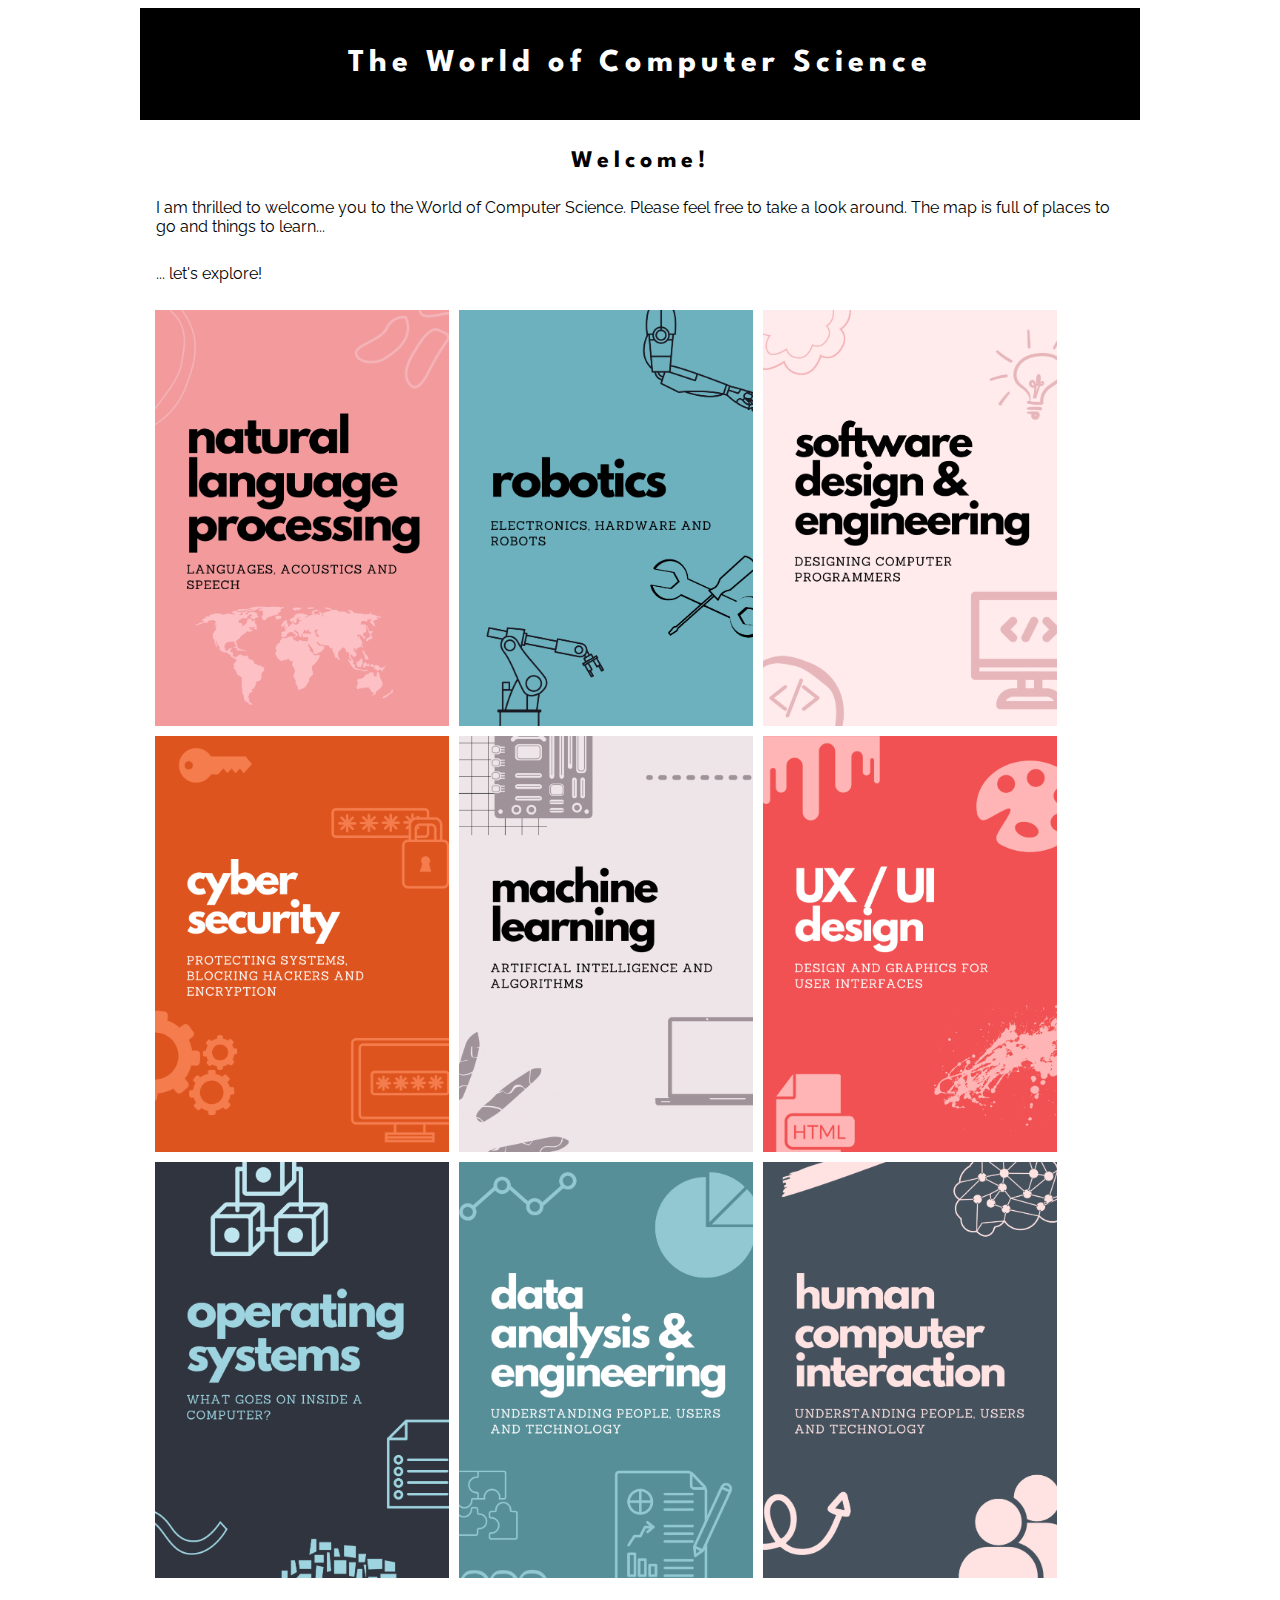
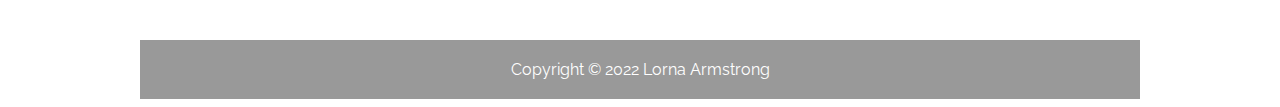
==== index.html @ bcaabe17 "Update to Add NLP Page" ====
<html lang="en">
<head>
    <meta charset="UTF-8">
    <meta name="viewport" content="width=device-width, initial-scale=1.0">
    <link rel="stylesheet" href="styles/style.css"/>
    <link rel="stylesheet" href="https://fonts.googleapis.com/css?family=Raleway"/>
    <link href="https://fonts.googleapis.com/css2?family=Spartan:wght@900&display=swap" rel="stylesheet">
    <title>The World of Computer Science</title>
</head>
<body>
    <div id="container">
        <div id="header">
            <h1>The World of Computer Science</h1>
        </div>
        <div id="content">
            <div id="main">
                <h2> Welcome! </h2>
                <p> I am thrilled to welcome you to the World of Computer Science. Please feel free
                to take a look around. The map is full of places to go and things to learn...</p>
                <p> ... let's explore!</p>
                <div id="left-container" class="nlp-box">
                    <a href="nlp.html">
                    <img src="images/nlp.png" alt="natural-language-processing" width=100%>
                    </a>
                </div>
                <div id="left-container" class="nlp-box">
                    <img src="images/Robotics.png" alt="robotics" width=100%>
                </div>
                <div id="left-container" class="nlp-box">
                    <img src="images/software-engineering.png" alt="natural-language-processing" width=100%>
                </div>
                <div id="left-container" class="nlp-box">
                    <img src="images/cyber-security.png" alt="natural-language-processing" width=100%>
                </div>
                <div id="left-container" class="nlp-box">
                    <img src="images/machine-learning.png" alt="natural-language-processing" width=100%>
                </div>
                <div id="left-container" class="nlp-box">
                    <img src="images/ux-ui.png" alt="natural-language-processing" width=100%>
                </div>
                <div id="left-container" class="nlp-box">
                    <img src="images/operating-systems.png" alt="natural-language-processing" width=100%>
                </div>
                <div id="left-container" class="nlp-box">
                    <img src="images/data.png" alt="natural-language-processing" width=100%>
                </div>
                <div id="left-container" class="nlp-box">
                    <img src="images/hci.png" alt="natural-language-processing" width=100%>
                </div>
            </div>

        </div>
        <div id="footer">
            Copyright &copy; 2022 Lorna Armstrong
        </div>
    </div>
</body>
</html>
---- styles/style.css ----
#header {
    background-color: #000000;
    color: white;
    text-align: center;
    padding: 20px 0px 20px 0px;
}

#container {
    width: 1000px;
    margin-left: auto;
    margin-right: auto;
}

#content {
    padding: 10px 10px 10px 10px;
    height: 1500px;
    margin-right: auto;
    margin-left: auto;
}

#left-container{
    height: 416px;
    width: 30%;
    float: left;
    margin: 5 5 5 5;
}

#right-container{
    height: 100px;
    width: 48%;
    float: right;
    margin: 5 5 5 5;
}

#footer {
    clear: both;
    padding: 20px;
    background-color: #999999;
    color: white;
    text-align: center;
}

.nlp-container {
    padding: 20px;
    background-color: #F39A9D;
}

.pink-container {
    padding: 20px;
    background-color: #F39A9D;
    margin: 10px;
    height: 1000px;
}

.profile-image {
    float:left;
    margin: 60px 40px 10px 0px;

}

.nlp-text {
    font-family: "Spartan", Arial, sans-serif;
    color: black;
}

.nlp-content {
    margin: 40px 40px 10px 10px;
    float: left;
    width: 100%;
}

.nlp-intro {
    width: 65%;
    float: left;
    padding: 10px;
    background-color: white;
    background-color: #FFC6C8;
}

p {
    padding: 6px;
}

body {
    background-color: #fff;
    font-family: "Raleway", Arial, sans-serif;
    justify-content: center;
}

h1, h2, h3, h4, h5, h6 {
  font-family: "Spartan", Arial, sans-serif;
  letter-spacing: 5px;
  text-align: center;
}
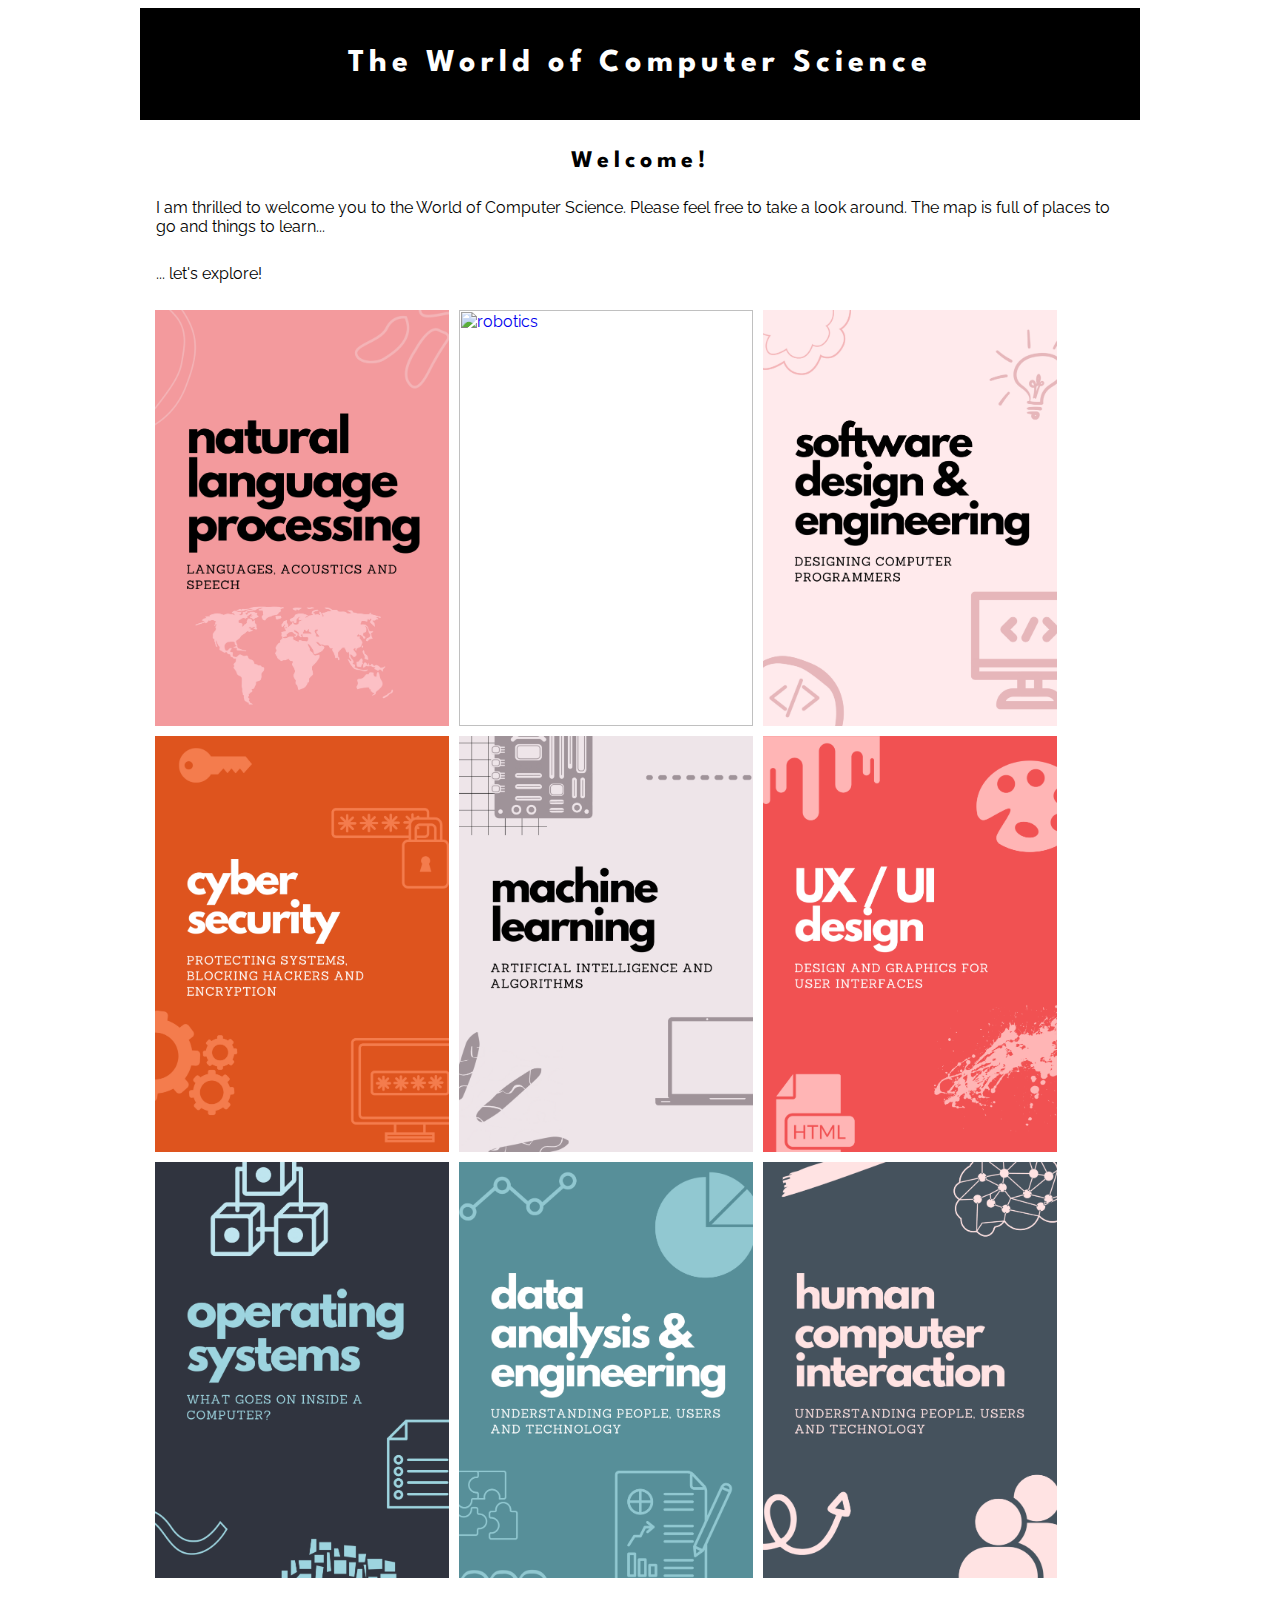
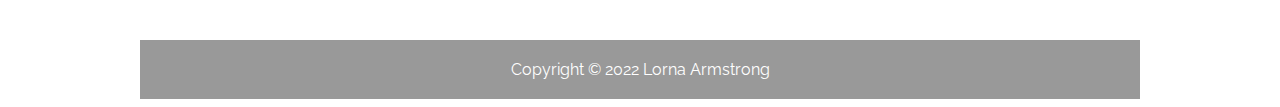
==== commit 81137237: "Add links to other pages" ====
--- a/index.html
+++ b/index.html
@@ -24,22 +24,34 @@
                     </a>
                 </div>
                 <div id="left-container" class="nlp-box">
-                    <img src="images/Robotics.png" alt="robotics" width=100%>
+                    <a href="robotics.html">
+                        <img src="images/robotics.png" alt="robotics" width=100%>
+                    </a>
                 </div>
                 <div id="left-container" class="nlp-box">
-                    <img src="images/software-engineering.png" alt="natural-language-processing" width=100%>
+                    <a href="software-engineering.html">
+                        <img src="images/software-engineering.png" alt="software-design-and-engineering" width=100%>
+                    </a>
                 </div>
                 <div id="left-container" class="nlp-box">
-                    <img src="images/cyber-security.png" alt="natural-language-processing" width=100%>
+                    <a href="cyber.html">
+                        <img src="images/cyber-security.png" alt="natural-language-processing" width=100%>
+                    </a>
                 </div>
                 <div id="left-container" class="nlp-box">
-                    <img src="images/machine-learning.png" alt="natural-language-processing" width=100%>
+                    <a href="ml.html">
+                        <img src="images/machine-learning.png" alt="natural-language-processing" width=100%>
+                    </a>
                 </div>
                 <div id="left-container" class="nlp-box">
-                    <img src="images/ux-ui.png" alt="natural-language-processing" width=100%>
+                    <a href="uxui.html">
+                        <img src="images/ux-ui.png" alt="natural-language-processing" width=100%>
+                    </a>
                 </div>
                 <div id="left-container" class="nlp-box">
-                    <img src="images/operating-systems.png" alt="natural-language-processing" width=100%>
+                    <a href="operating-systems.html">
+                        <img src="images/operating-systems.png" alt="natural-language-processing" width=100%>
+                    </a>
                 </div>
                 <div id="left-container" class="nlp-box">
                     <img src="images/data.png" alt="natural-language-processing" width=100%>
--- a/styles/style.css
+++ b/styles/style.css
@@ -42,7 +42,7 @@
 
 .nlp-container {
     padding: 20px;
-    background-color: #F39A9D;
+    background-color: #FFC6C8;
 }
 
 .pink-container {
@@ -77,6 +77,37 @@
     background-color: #FFC6C8;
 }
 
+.software-engineering-text {
+    font-family: "Spartan", Arial, sans-serif;
+    color: black;
+}
+
+.software-engineering-content {
+    margin: 40px 40px 10px 10px;
+    float: left;
+    width: 100%;
+}
+
+.software-engineering-intro {
+    width: 65%;
+    float: left;
+    padding: 10px;
+    background-color: white;
+    background-color: #F39A9D;
+}
+
+.software-engineering-container {
+    padding: 20px;
+    background-color: #F39A9D;
+}
+
+.light-pink-container {
+    padding: 20px;
+    background-color: #FFEAEC;
+    margin: 10px;
+    height: 1000px;
+}
+
 p {
     padding: 6px;
 }
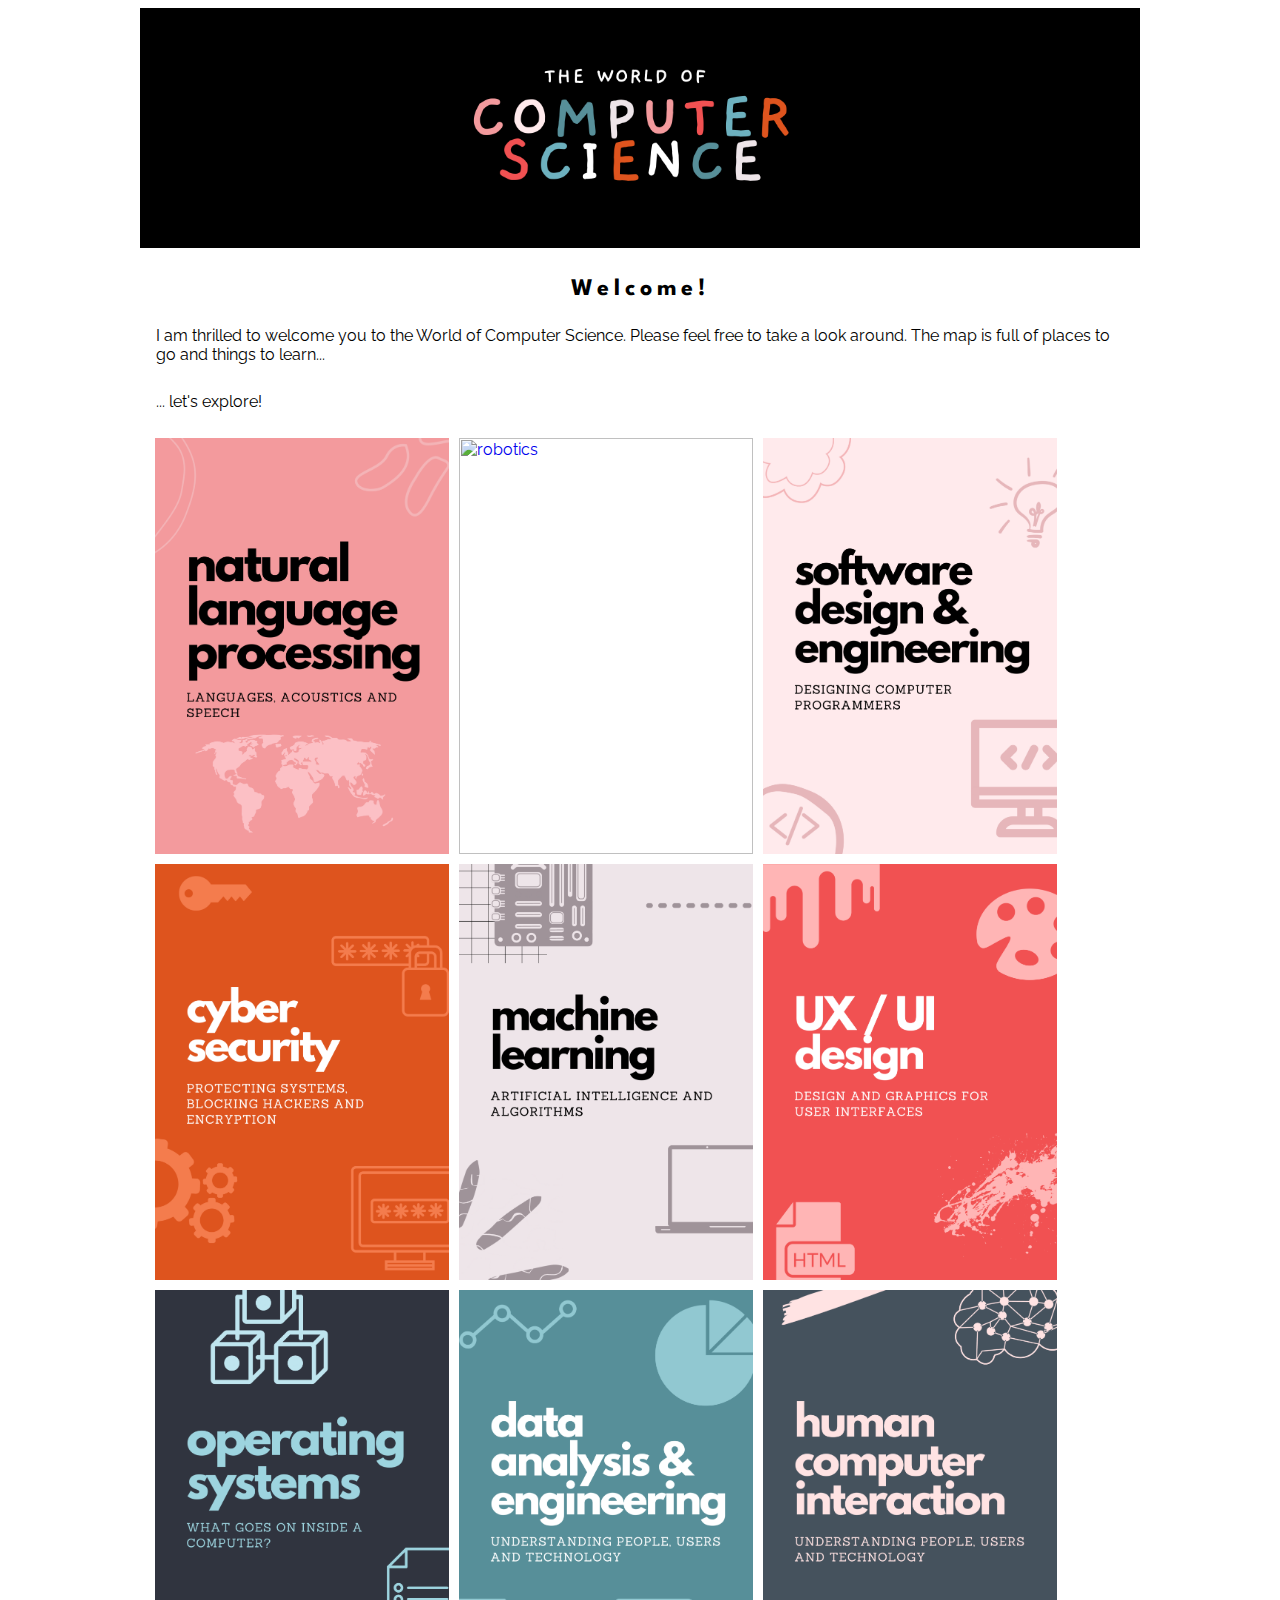
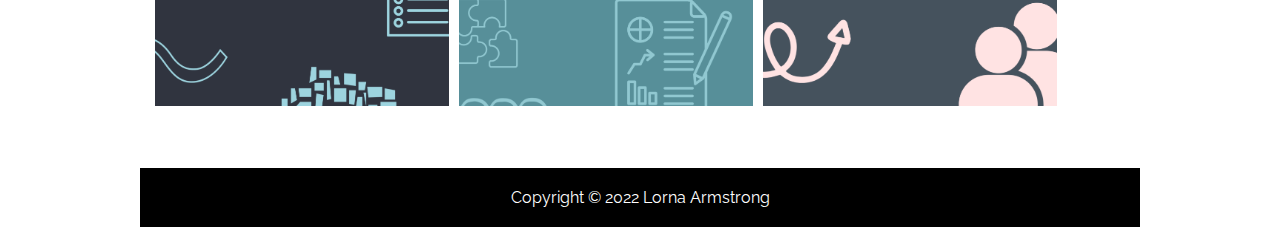
==== commit 37efb1fe: "Colourful Design" ====
--- a/index.html
+++ b/index.html
@@ -5,12 +5,17 @@
     <link rel="stylesheet" href="styles/style.css"/>
     <link rel="stylesheet" href="https://fonts.googleapis.com/css?family=Raleway"/>
     <link href="https://fonts.googleapis.com/css2?family=Spartan:wght@900&display=swap" rel="stylesheet">
+    <link rel="preconnect" href="https://fonts.googleapis.com">
+    <link rel="preconnect" href="https://fonts.gstatic.com" crossorigin>
+    <link href="https://fonts.googleapis.com/css2?family=Gaegu:wght@700&family=Spartan:wght@900&display=swap" rel="stylesheet">
     <title>The World of Computer Science</title>
 </head>
 <body>
     <div id="container">
         <div id="header">
-            <h1>The World of Computer Science</h1>
+            <a href="index.html">
+                <img src="images/banner.png" alt="The World of Computer Science" width=100%>
+            </a>
         </div>
         <div id="content">
             <div id="main">
@@ -54,10 +59,14 @@
                     </a>
                 </div>
                 <div id="left-container" class="nlp-box">
-                    <img src="images/data.png" alt="natural-language-processing" width=100%>
+                    <a href="data-analysis-and-engineering">
+                        <img src="images/data.png" alt="natural-language-processing" width=100%>
+                    </a>
                 </div>
                 <div id="left-container" class="nlp-box">
-                    <img src="images/hci.png" alt="natural-language-processing" width=100%>
+                    <a href="hci.html">
+                        <img src="images/hci.png" alt="natural-language-processing" width=100%>
+                    </a>
                 </div>
             </div>
 
--- a/styles/style.css
+++ b/styles/style.css
@@ -16,6 +16,8 @@
     height: 1500px;
     margin-right: auto;
     margin-left: auto;
+    background-color: white;
+    color: black;
 }
 
 #left-container{
@@ -35,7 +37,7 @@
 #footer {
     clear: both;
     padding: 20px;
-    background-color: #999999;
+    background-color: black;
     color: white;
     text-align: center;
 }
@@ -45,9 +47,28 @@
     background-color: #FFC6C8;
 }
 
+.robotics-container {
+    padding: 20px;
+    background-color: #91c8d1;
+    color: white;
+}
+
+.software-enginering-container {
+    padding: 20px;
+    background-color: #ffeaec;
+    color: black;
+}
+
 .pink-container {
     padding: 20px;
     background-color: #F39A9D;
+    margin: 10px;
+    height: 1000px;
+}
+
+.robotics-blue-container {
+    padding: 20px;
+    background-color: #578f99;
     margin: 10px;
     height: 1000px;
 }
@@ -63,7 +84,18 @@
     color: black;
 }
 
+.robotics-text {
+    font-family: "Spartan", Arial, sans-serif;
+    color: black;
+}
+
 .nlp-content {
+    margin: 40px 40px 10px 10px;
+    float: left;
+    width: 100%;
+}
+
+.robotics-content{
     margin: 40px 40px 10px 10px;
     float: left;
     width: 100%;
@@ -77,35 +109,12 @@
     background-color: #FFC6C8;
 }
 
-.software-engineering-text {
-    font-family: "Spartan", Arial, sans-serif;
-    color: black;
-}
-
-.software-engineering-content {
-    margin: 40px 40px 10px 10px;
-    float: left;
-    width: 100%;
-}
-
-.software-engineering-intro {
+.robotics-intro {
     width: 65%;
     float: left;
     padding: 10px;
     background-color: white;
-    background-color: #F39A9D;
-}
-
-.software-engineering-container {
-    padding: 20px;
-    background-color: #F39A9D;
-}
-
-.light-pink-container {
-    padding: 20px;
-    background-color: #FFEAEC;
-    margin: 10px;
-    height: 1000px;
+    background-color: #91c8d1;
 }
 
 p {
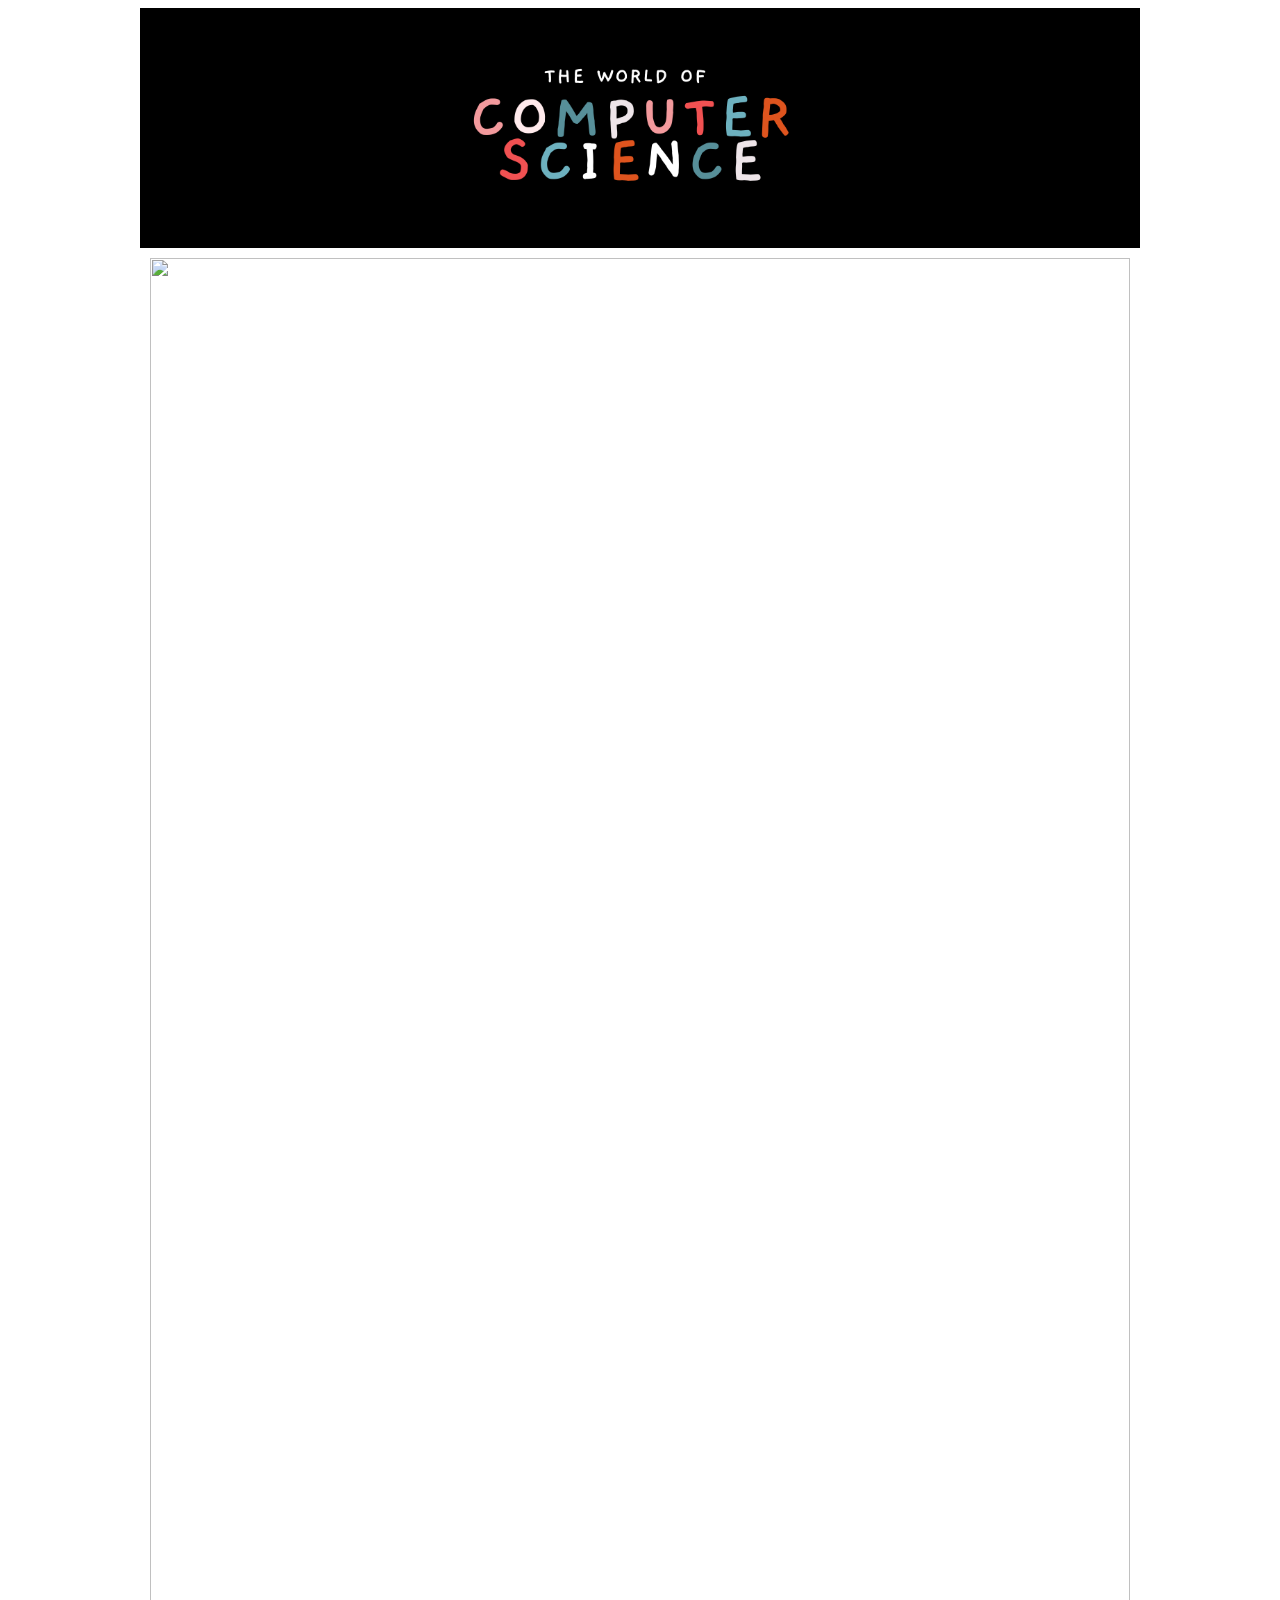
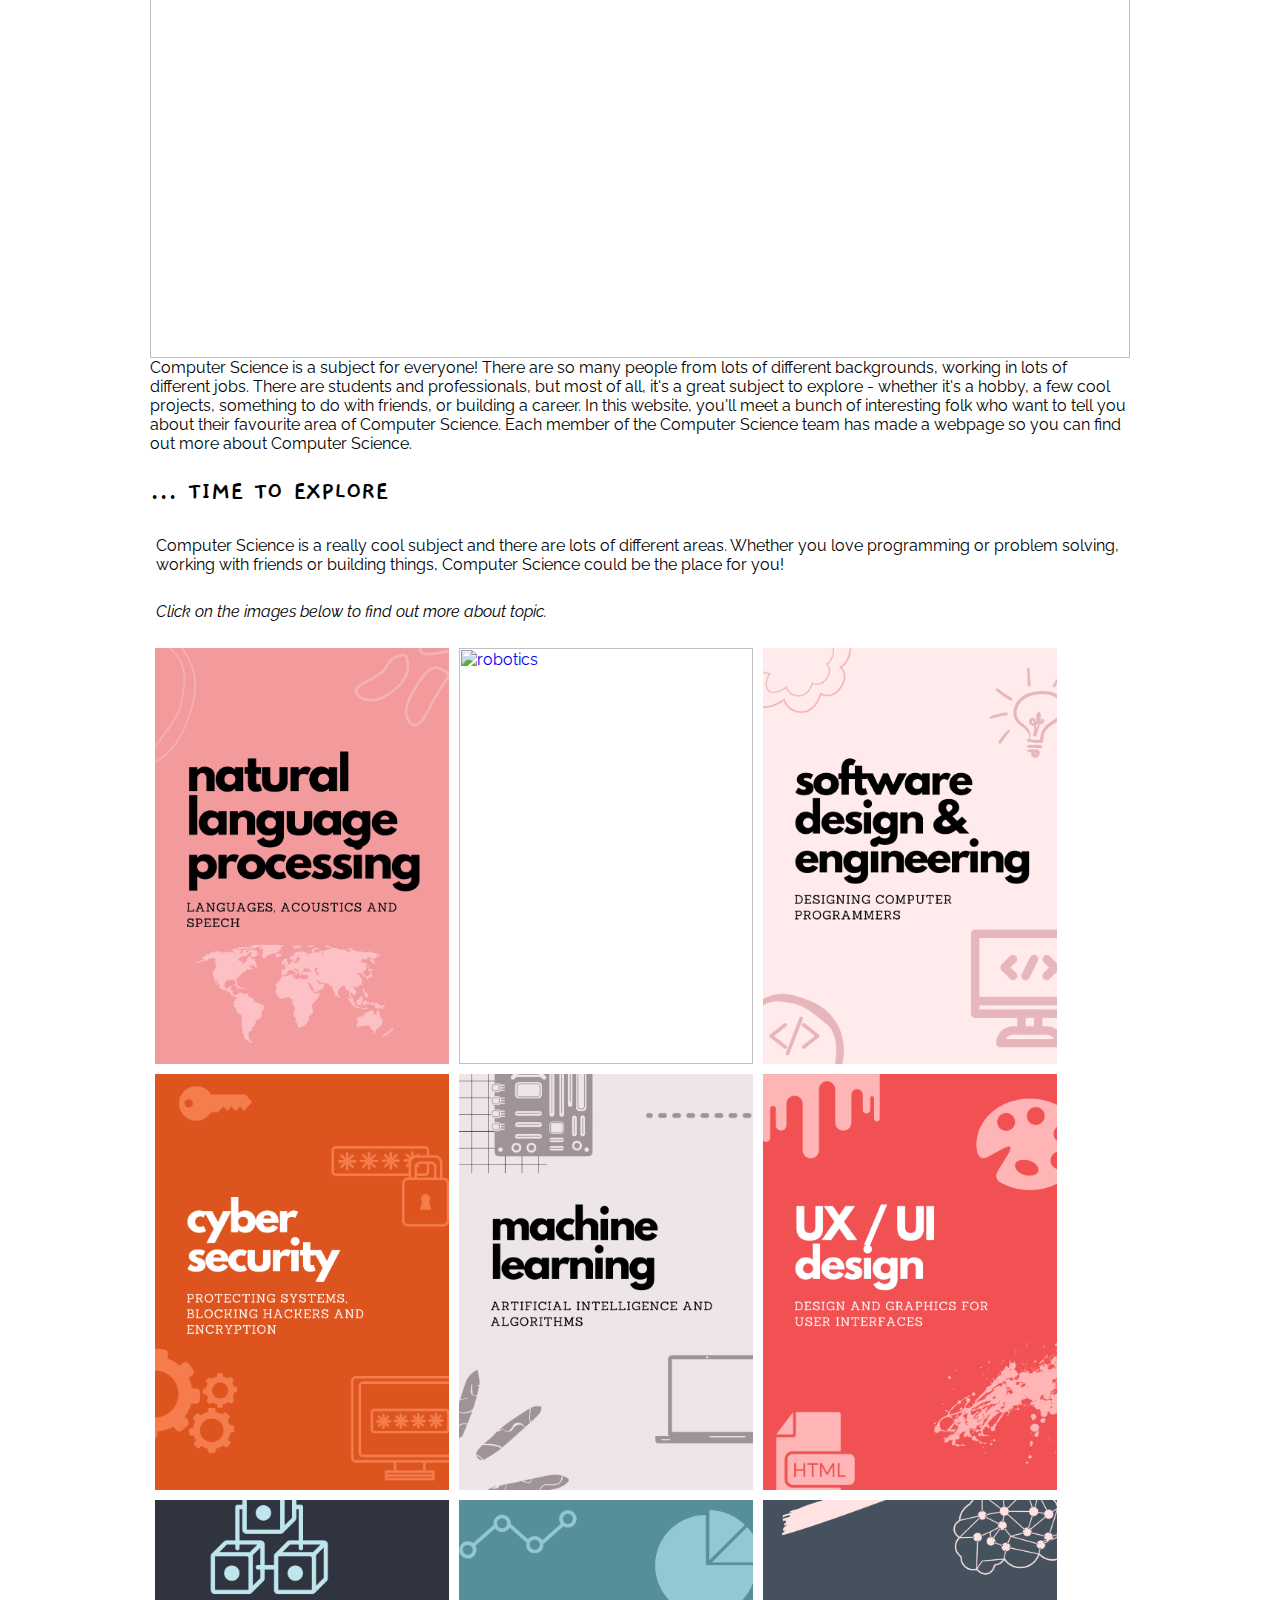
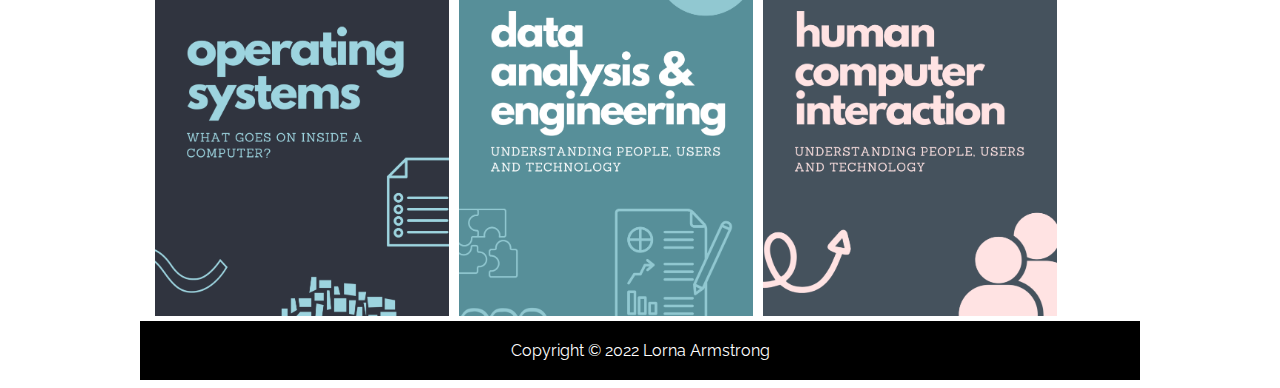
==== commit 09ba493e: "Updating Index to include team" ====
--- a/index.html
+++ b/index.html
@@ -19,10 +19,16 @@
         </div>
         <div id="content">
             <div id="main">
-                <h2> Welcome! </h2>
-                <p> I am thrilled to welcome you to the World of Computer Science. Please feel free
-                to take a look around. The map is full of places to go and things to learn...</p>
-                <p> ... let's explore!</p>
+                <img src="images/the-team-white-background.png" width=100%>
+                Computer Science is a subject for everyone! There are so many people from lots of different backgrounds, working in lots of different jobs. There are students and professionals,
+                but most of all, it's a great subject to explore - whether it's a hobby, a few cool projects, something to do with friends, or building a career.
+
+                In this website, you'll meet a bunch of interesting folk who want to tell you about their favourite area of Computer Science. Each member of the Computer Science team has
+                made a webpage so you can find out more about Computer Science.
+                <h2><b> ... TIME TO EXPLORE </b></h2>
+                <p>Computer Science is a really cool subject and there are lots of different areas. Whether you love programming or problem solving,
+                working with friends or building things, Computer Science could be the place for you!</p>
+                <div class="light-grey-box"><p><i>Click on the images below to find out more about topic.</i></p></div>
                 <div id="left-container" class="nlp-box">
                     <a href="nlp.html">
                     <img src="images/nlp.png" alt="natural-language-processing" width=100%>
@@ -59,7 +65,7 @@
                     </a>
                 </div>
                 <div id="left-container" class="nlp-box">
-                    <a href="data-analysis-and-engineering">
+                    <a href="data-analysis-and-engineering.html">
                         <img src="images/data.png" alt="natural-language-processing" width=100%>
                     </a>
                 </div>
@@ -69,8 +75,8 @@
                     </a>
                 </div>
             </div>
+        </div>
 
-        </div>
         <div id="footer">
             Copyright &copy; 2022 Lorna Armstrong
         </div>
--- a/styles/style.css
+++ b/styles/style.css
@@ -13,7 +13,7 @@
 
 #content {
     padding: 10px 10px 10px 10px;
-    height: 1500px;
+    height: 1700px;
     margin-right: auto;
     margin-left: auto;
     background-color: white;
@@ -44,13 +44,21 @@
 
 .nlp-container {
     padding: 20px;
-    background-color: #FFC6C8;
 }
 
 .robotics-container {
     padding: 20px;
     background-color: #91c8d1;
     color: white;
+}
+
+.light-grey-box {
+    background-color: #fff;
+}
+
+.float-left {
+    float:left;
+    padding: 10px;
 }
 
 .software-enginering-container {
@@ -61,7 +69,6 @@
 
 .pink-container {
     padding: 20px;
-    background-color: #F39A9D;
     margin: 10px;
     height: 1000px;
 }
@@ -81,6 +88,7 @@
 
 .nlp-text {
     font-family: "Spartan", Arial, sans-serif;
+    font-size: 13pt;
     color: black;
 }
 
@@ -127,8 +135,14 @@
     justify-content: center;
 }
 
-h1, h2, h3, h4, h5, h6 {
+h1, h3, h4, h5, h6 {
   font-family: "Spartan", Arial, sans-serif;
   letter-spacing: 5px;
   text-align: center;
 }
+
+h2 {
+    text-align: left;
+    font-family: 'Gaegu', cursive;
+    font-size: 20pt;
+}
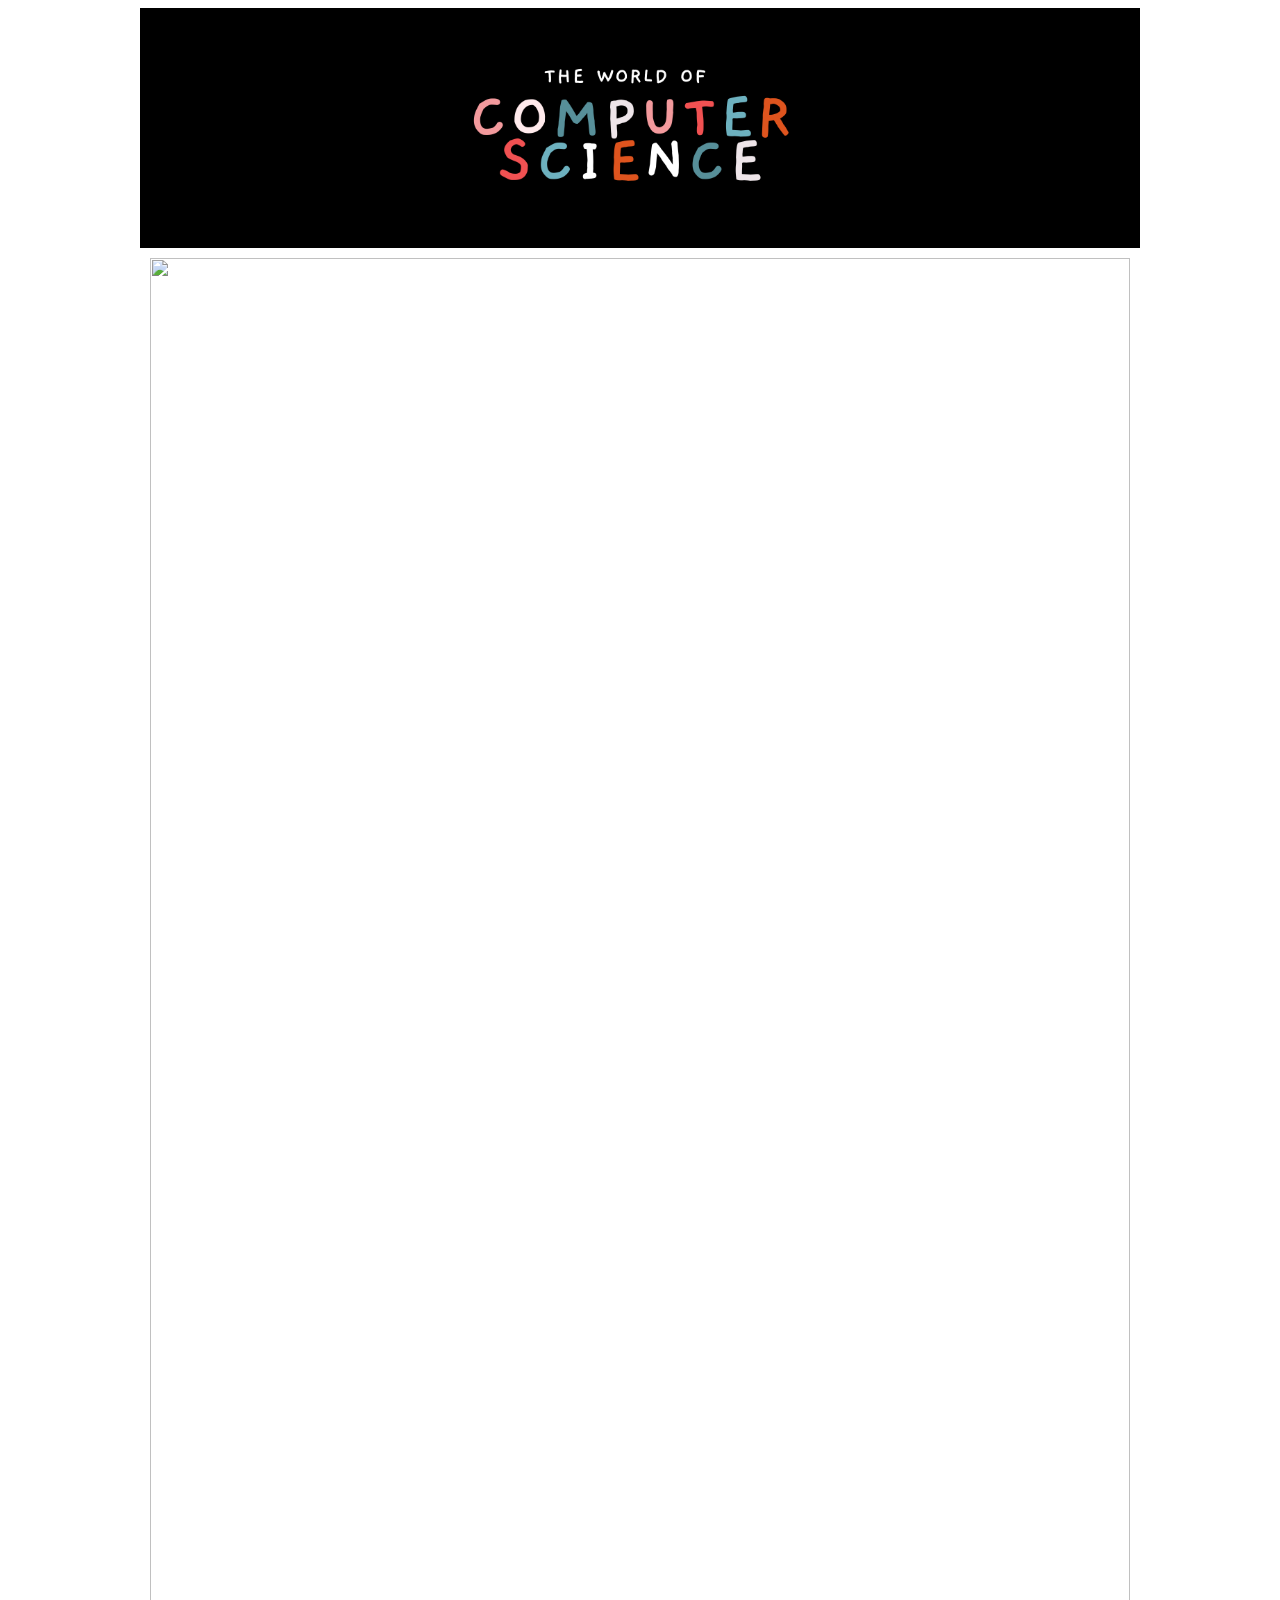
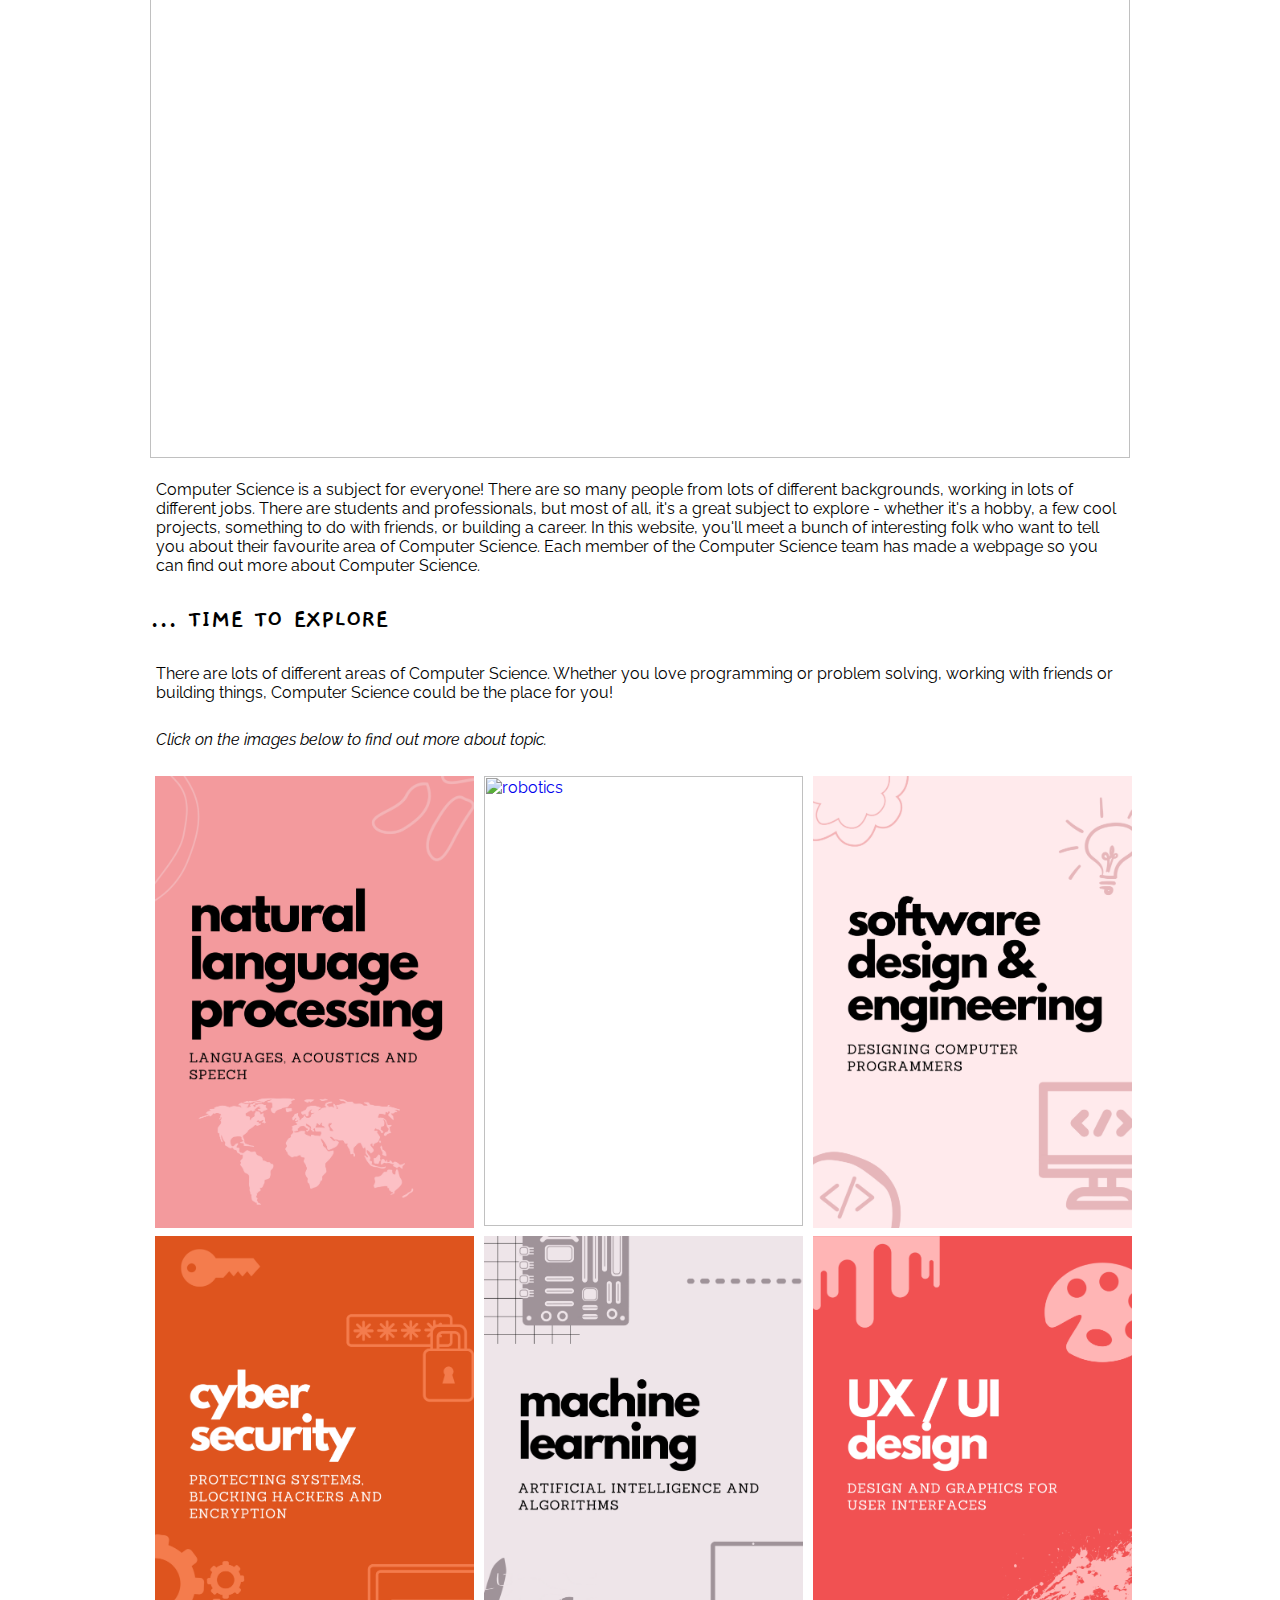
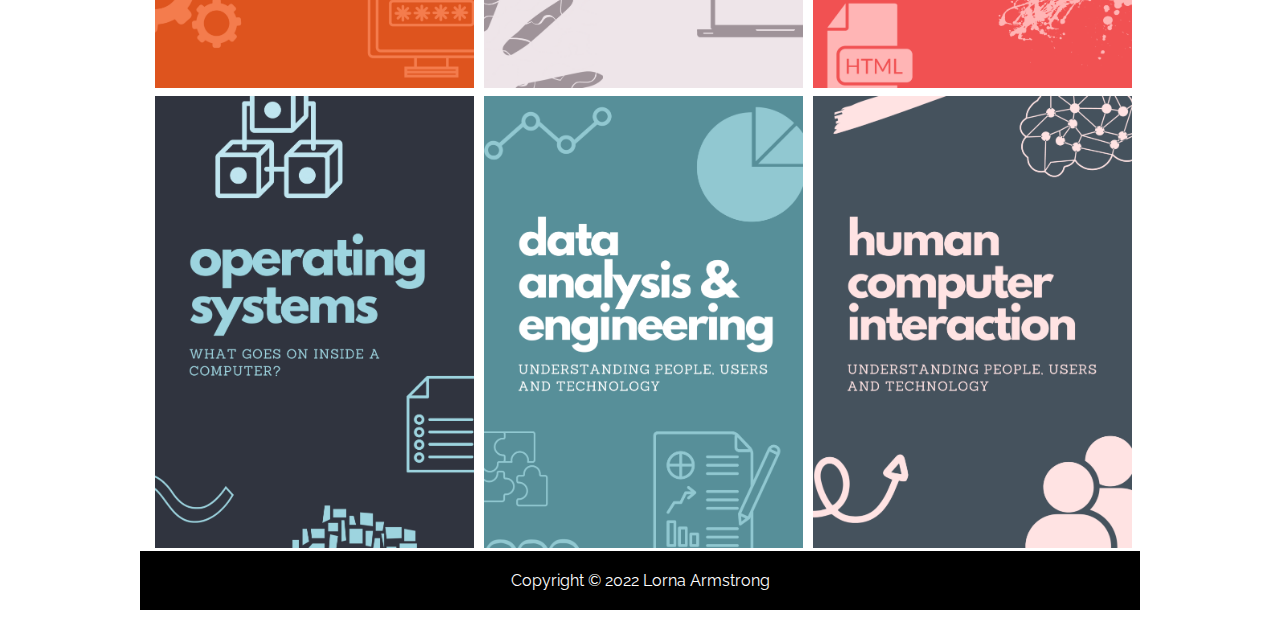
==== commit d143fcf2: "Update Index" ====
--- a/index.html
+++ b/index.html
@@ -20,15 +20,17 @@
         <div id="content">
             <div id="main">
                 <img src="images/the-team-white-background.png" width=100%>
-                Computer Science is a subject for everyone! There are so many people from lots of different backgrounds, working in lots of different jobs. There are students and professionals,
+
+                <p>Computer Science is a subject for everyone! There are so many people from lots of different backgrounds, working in lots of different jobs. There are students and professionals,
                 but most of all, it's a great subject to explore - whether it's a hobby, a few cool projects, something to do with friends, or building a career.
 
                 In this website, you'll meet a bunch of interesting folk who want to tell you about their favourite area of Computer Science. Each member of the Computer Science team has
-                made a webpage so you can find out more about Computer Science.
+                made a webpage so you can find out more about Computer Science. </p>
                 <h2><b> ... TIME TO EXPLORE </b></h2>
-                <p>Computer Science is a really cool subject and there are lots of different areas. Whether you love programming or problem solving,
-                working with friends or building things, Computer Science could be the place for you!</p>
-                <div class="light-grey-box"><p><i>Click on the images below to find out more about topic.</i></p></div>
+                <p>There are lots of different areas of Computer Science. Whether you love programming or problem solving, working with friends or building things, Computer Science could be the place for you!</p>
+                <p><i>Click on the images below to find out more about topic.</i></p>
+
+                <div class="subject-posters">
                 <div id="left-container" class="nlp-box">
                     <a href="nlp.html">
                     <img src="images/nlp.png" alt="natural-language-processing" width=100%>
@@ -74,6 +76,7 @@
                         <img src="images/hci.png" alt="natural-language-processing" width=100%>
                     </a>
                 </div>
+                </div>
             </div>
         </div>
 
--- a/styles/style.css
+++ b/styles/style.css
@@ -13,7 +13,7 @@
 
 #content {
     padding: 10px 10px 10px 10px;
-    height: 1700px;
+    height: 1800px;
     margin-right: auto;
     margin-left: auto;
     background-color: white;
@@ -21,8 +21,8 @@
 }
 
 #left-container{
-    height: 416px;
-    width: 30%;
+    height: 450px;
+    width: 29%;
     float: left;
     margin: 5 5 5 5;
 }
@@ -32,6 +32,11 @@
     width: 48%;
     float: right;
     margin: 5 5 5 5;
+}
+
+.subject-posters{
+    width: 1100px;
+    align-items: center;
 }
 
 #footer {
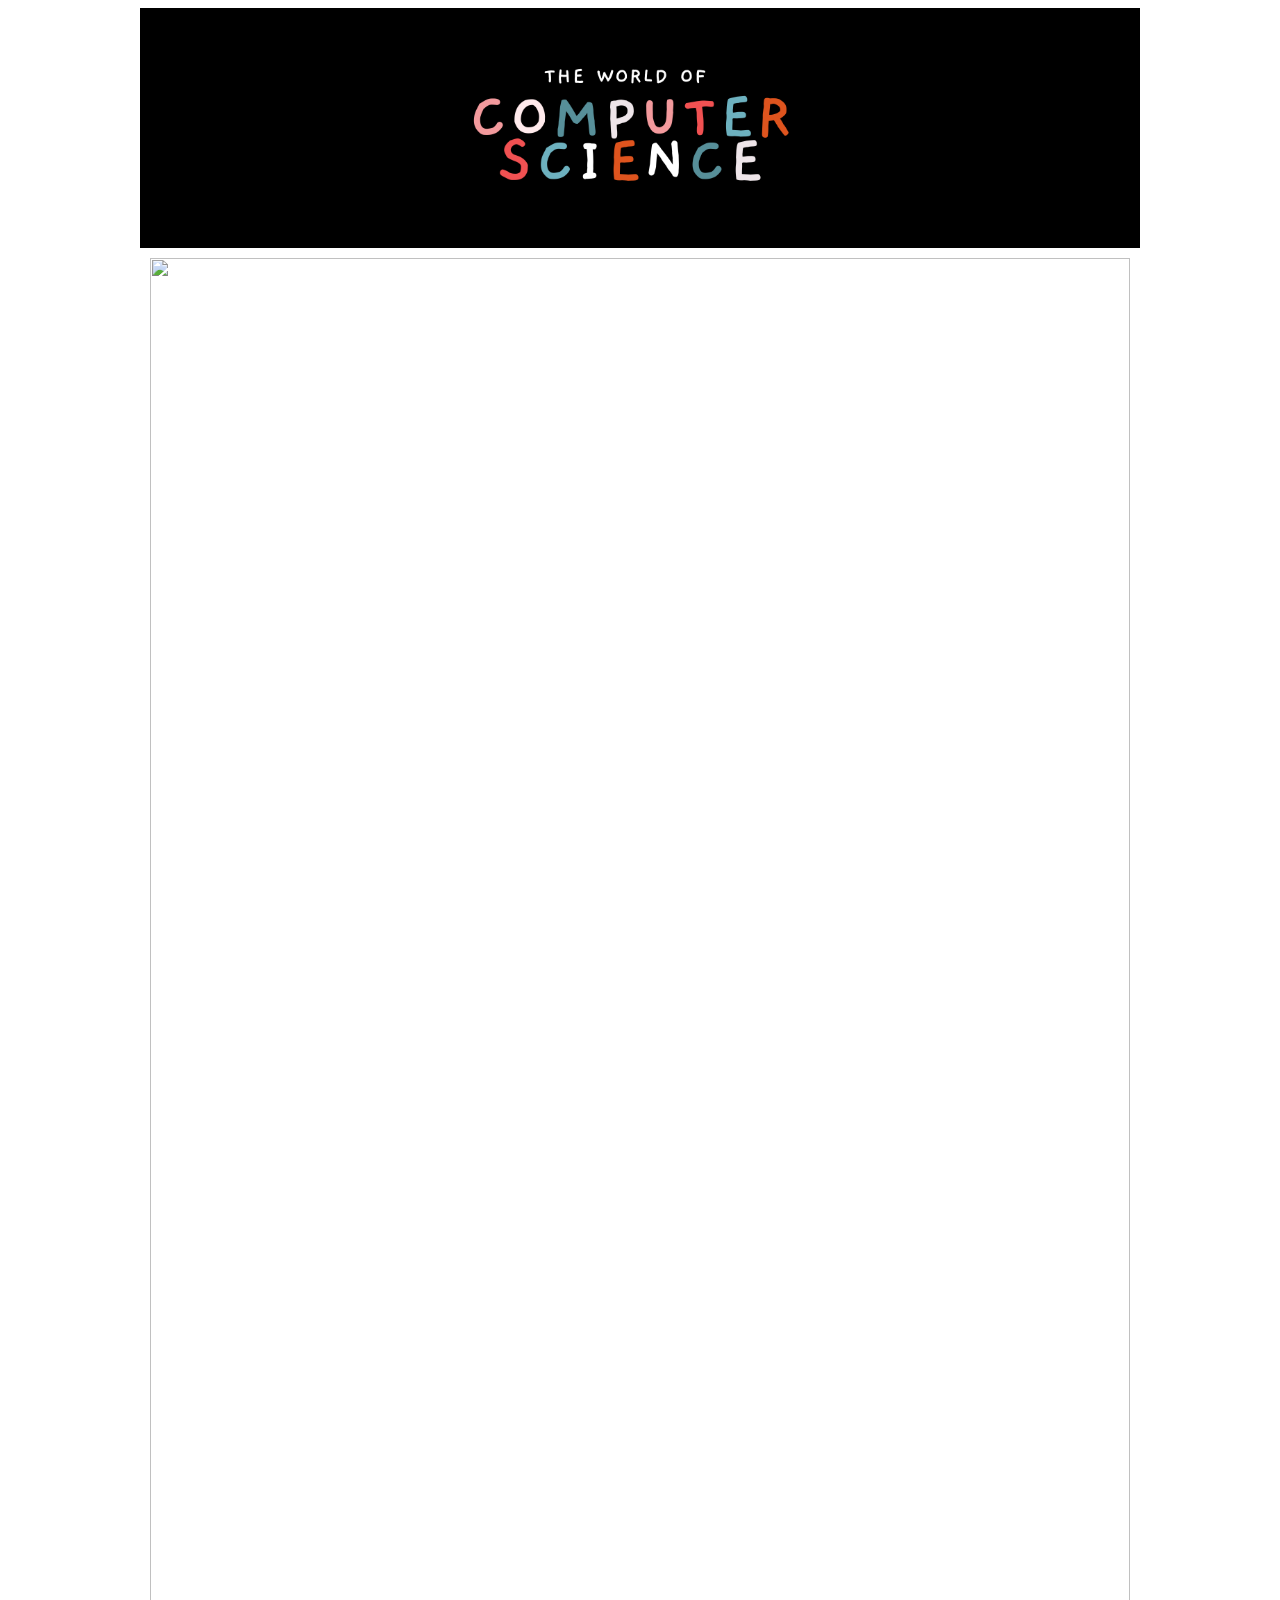
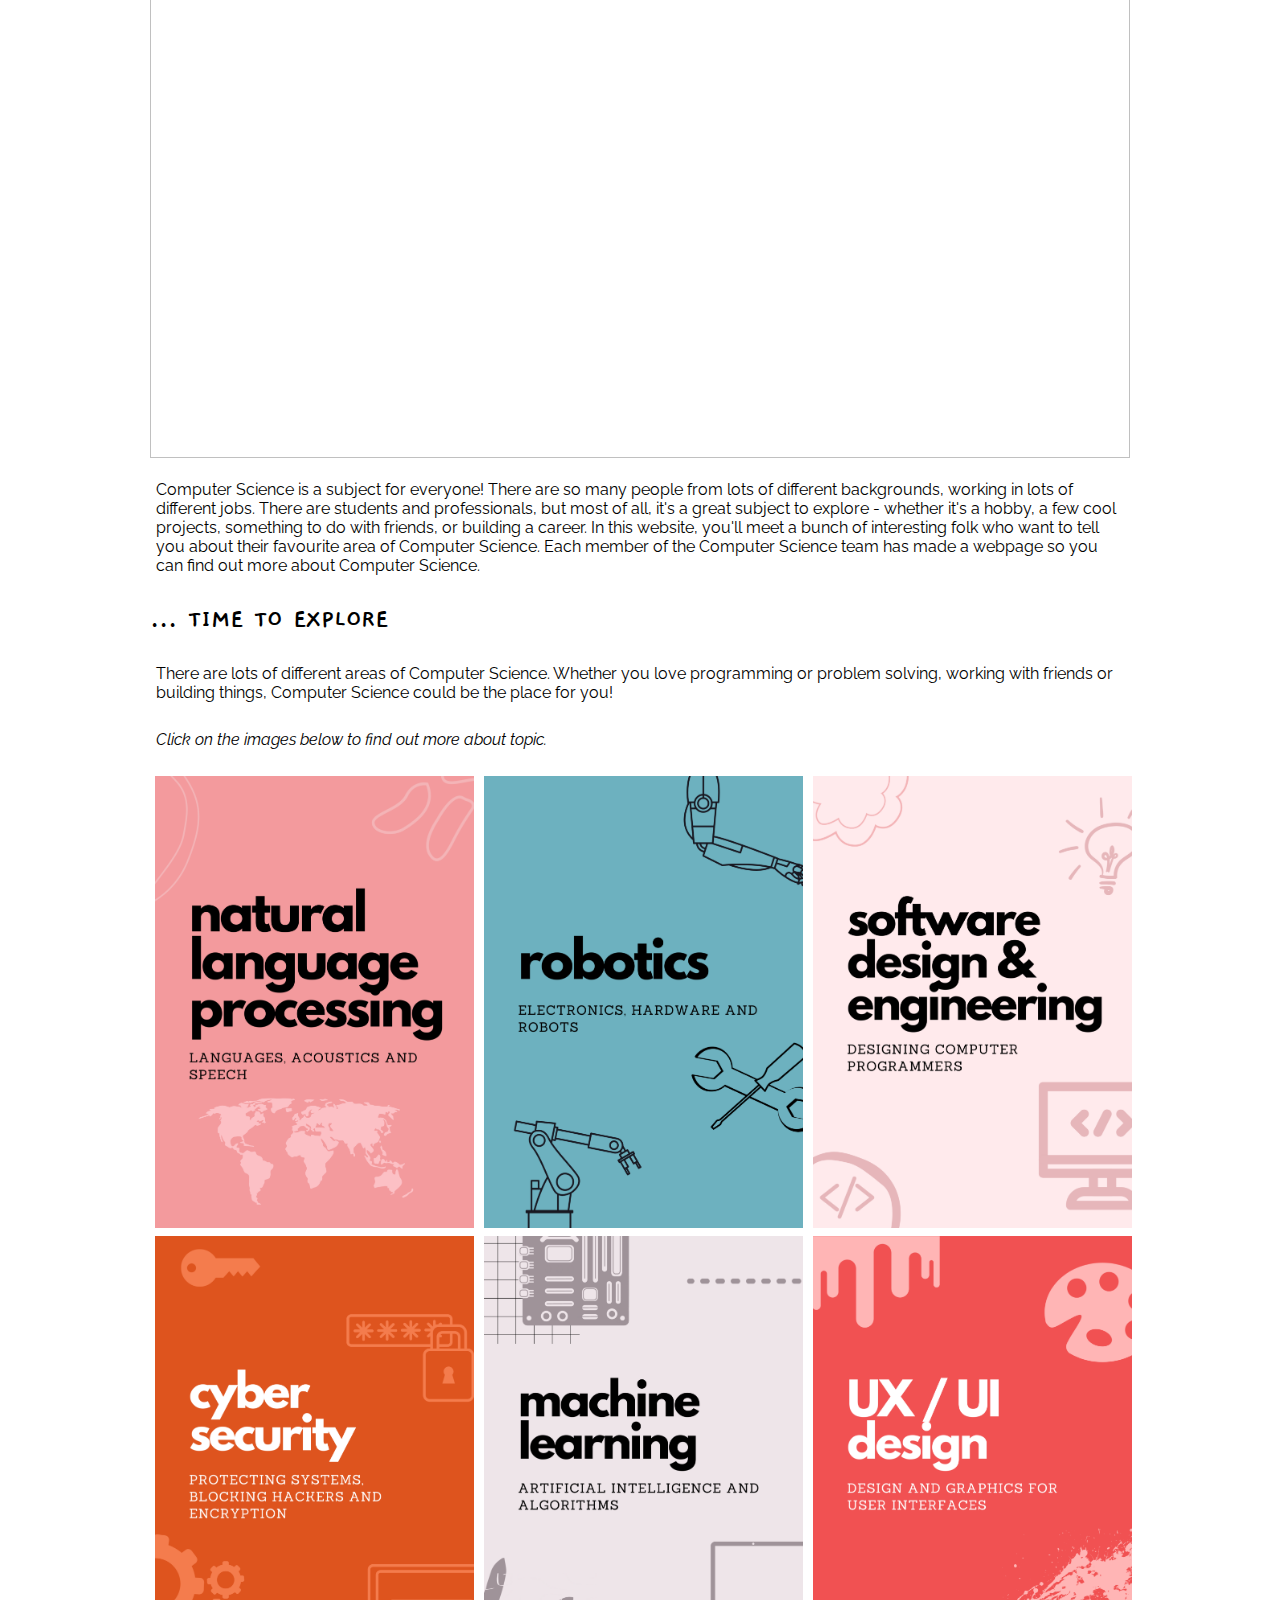
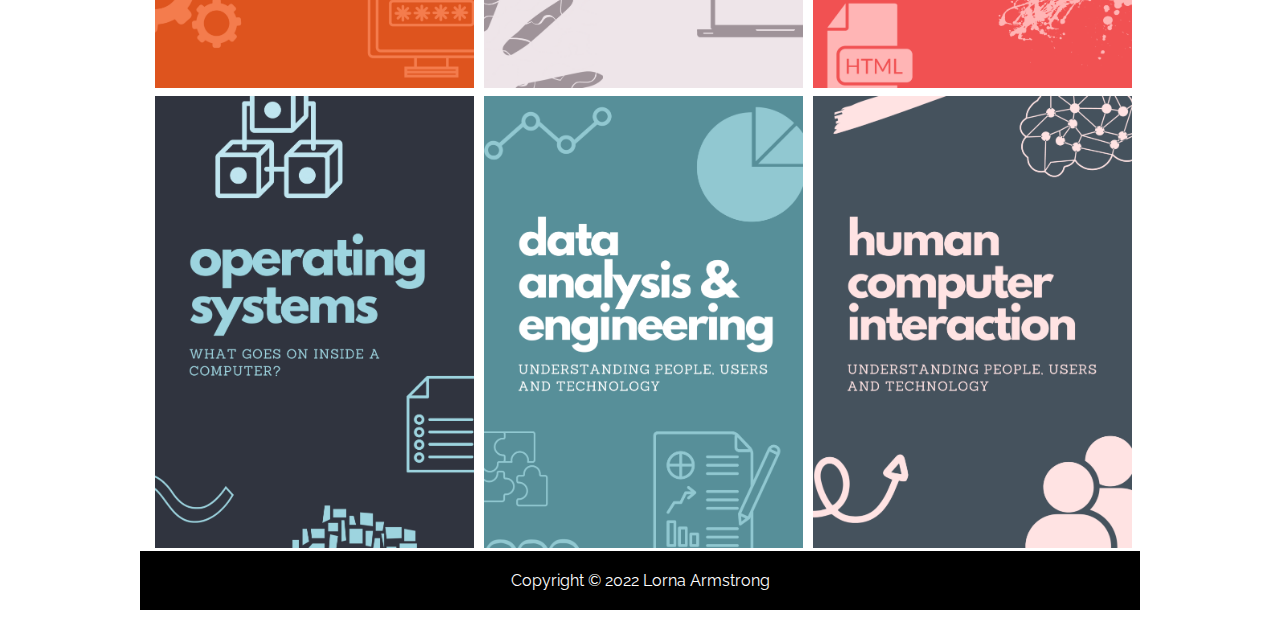
==== commit d7040ce2: "Rename HTML Links and setup template" ====
--- a/index.html
+++ b/index.html
@@ -32,13 +32,13 @@
 
                 <div class="subject-posters">
                 <div id="left-container" class="nlp-box">
-                    <a href="nlp.html">
+                    <a href="natural-language-processing.html">
                     <img src="images/nlp.png" alt="natural-language-processing" width=100%>
                     </a>
                 </div>
                 <div id="left-container" class="nlp-box">
                     <a href="robotics.html">
-                        <img src="images/robotics.png" alt="robotics" width=100%>
+                        <img src="images/robotics-poster.png" alt="robotics" width=100%>
                     </a>
                 </div>
                 <div id="left-container" class="nlp-box">
@@ -47,33 +47,33 @@
                     </a>
                 </div>
                 <div id="left-container" class="nlp-box">
-                    <a href="cyber.html">
-                        <img src="images/cyber-security.png" alt="natural-language-processing" width=100%>
+                    <a href="cyber-security.html">
+                        <img src="images/cyber-security.png" alt="cyber-security" width=100%>
                     </a>
                 </div>
                 <div id="left-container" class="nlp-box">
-                    <a href="ml.html">
-                        <img src="images/machine-learning.png" alt="natural-language-processing" width=100%>
+                    <a href="machine-learning.html">
+                        <img src="images/machine-learning.png" alt="machine-learning" width=100%>
                     </a>
                 </div>
                 <div id="left-container" class="nlp-box">
-                    <a href="uxui.html">
-                        <img src="images/ux-ui.png" alt="natural-language-processing" width=100%>
+                    <a href="user-experience-and-user-interfaces.html">
+                        <img src="images/ux-ui.png" alt="ux/ui design" width=100%>
                     </a>
                 </div>
                 <div id="left-container" class="nlp-box">
                     <a href="operating-systems.html">
-                        <img src="images/operating-systems.png" alt="natural-language-processing" width=100%>
+                        <img src="images/operating-systems.png" alt="Operating Systems" width=100%>
                     </a>
                 </div>
                 <div id="left-container" class="nlp-box">
                     <a href="data-analysis-and-engineering.html">
-                        <img src="images/data.png" alt="natural-language-processing" width=100%>
+                        <img src="images/data.png" alt="Data Analysis and Engineering" width=100%>
                     </a>
                 </div>
                 <div id="left-container" class="nlp-box">
-                    <a href="hci.html">
-                        <img src="images/hci.png" alt="natural-language-processing" width=100%>
+                    <a href="human-computer-interaction.html">
+                        <img src="images/hci.png" alt="Human Computer Interaction" width=100%>
                     </a>
                 </div>
                 </div>
--- a/styles/style.css
+++ b/styles/style.css
@@ -118,8 +118,8 @@
     width: 65%;
     float: left;
     padding: 10px;
-    background-color: white;
-    background-color: #FFC6C8;
+    background-image: "/images/speech.png";
+    font-family: "Raleway", Arial, sans-serif;
 }
 
 .robotics-intro {
@@ -132,6 +132,7 @@
 
 p {
     padding: 6px;
+    font-family: "Raleway", Arial, sans-serif;
 }
 
 body {
@@ -140,14 +141,49 @@
     justify-content: center;
 }
 
-h1, h3, h4, h5, h6 {
+h3, h4, h5, h6 {
   font-family: "Spartan", Arial, sans-serif;
   letter-spacing: 5px;
   text-align: center;
 }
 
-h2 {
+h1, h2 {
     text-align: left;
     font-family: 'Gaegu', cursive;
+}
+
+h1 {
+    font-size: 30pt;
+}
+
+h2 {
     font-size: 20pt;
 }
+
+.subject-nlp-container{
+    width: 100%;
+    background-color: #FFE8E9;
+    float:left;
+    padding: 20px;
+}
+
+.no-background-container{
+    width: 100%;
+    float:left;
+    padding: 20px;
+}
+
+.left-content{
+    width: 50%;
+    float:left;
+}
+
+.did-you-know-outer {
+    margin: 5px;
+    padding: 5px;
+    background-color: #FFC6C8;
+}
+
+.did-you-know-inner {
+    padding: 10px;
+}
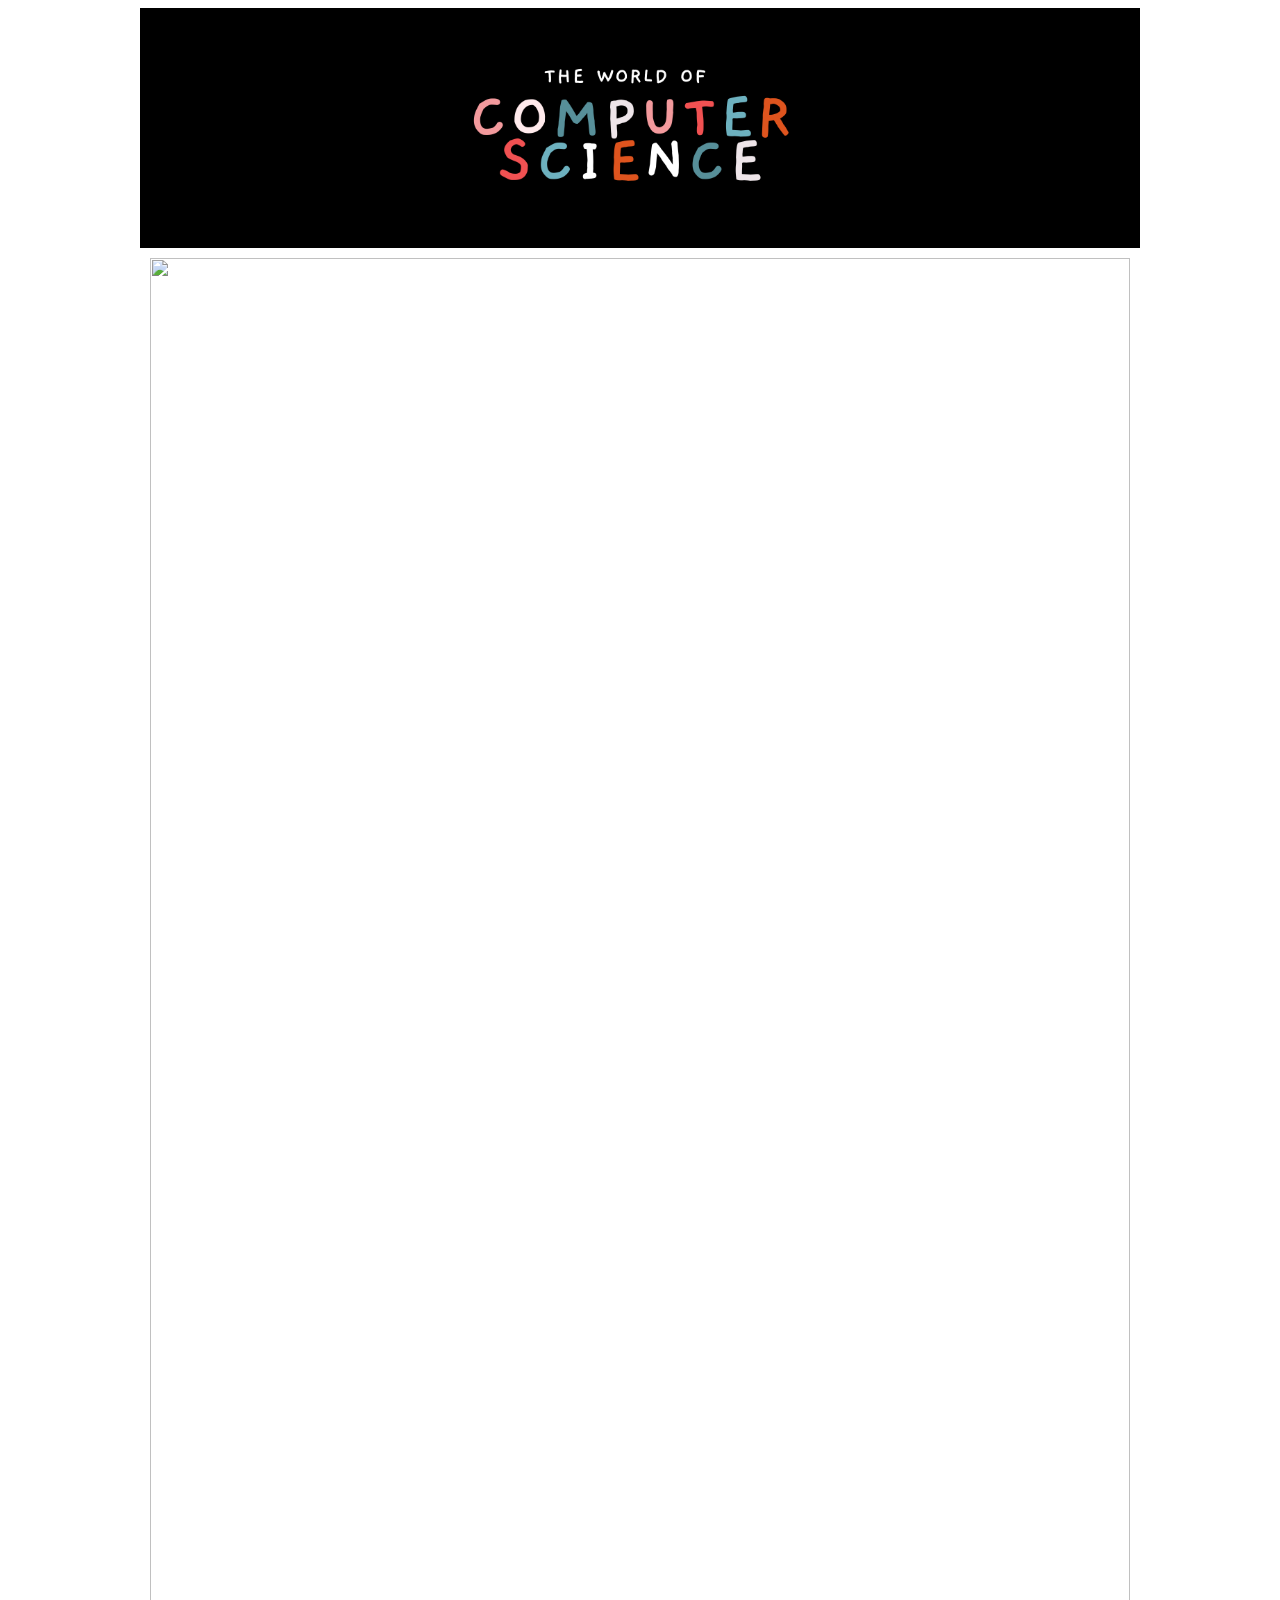
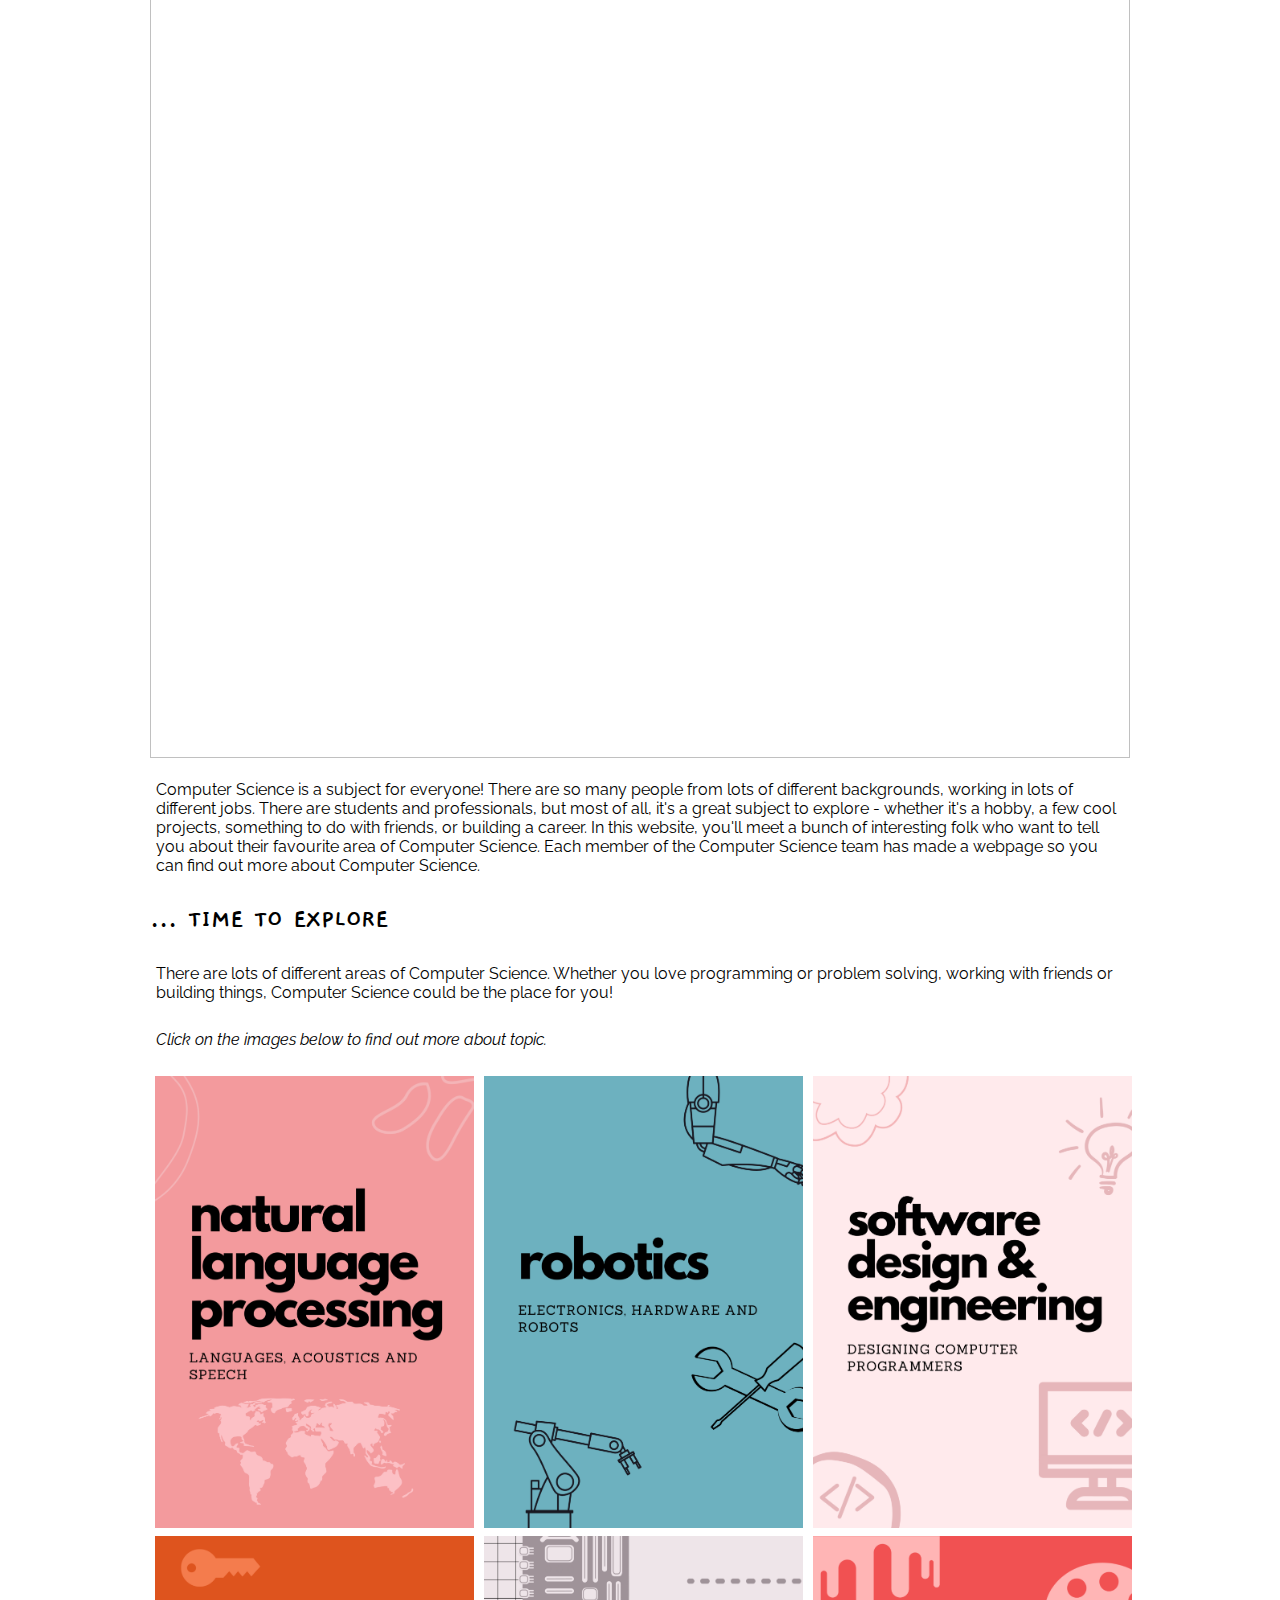
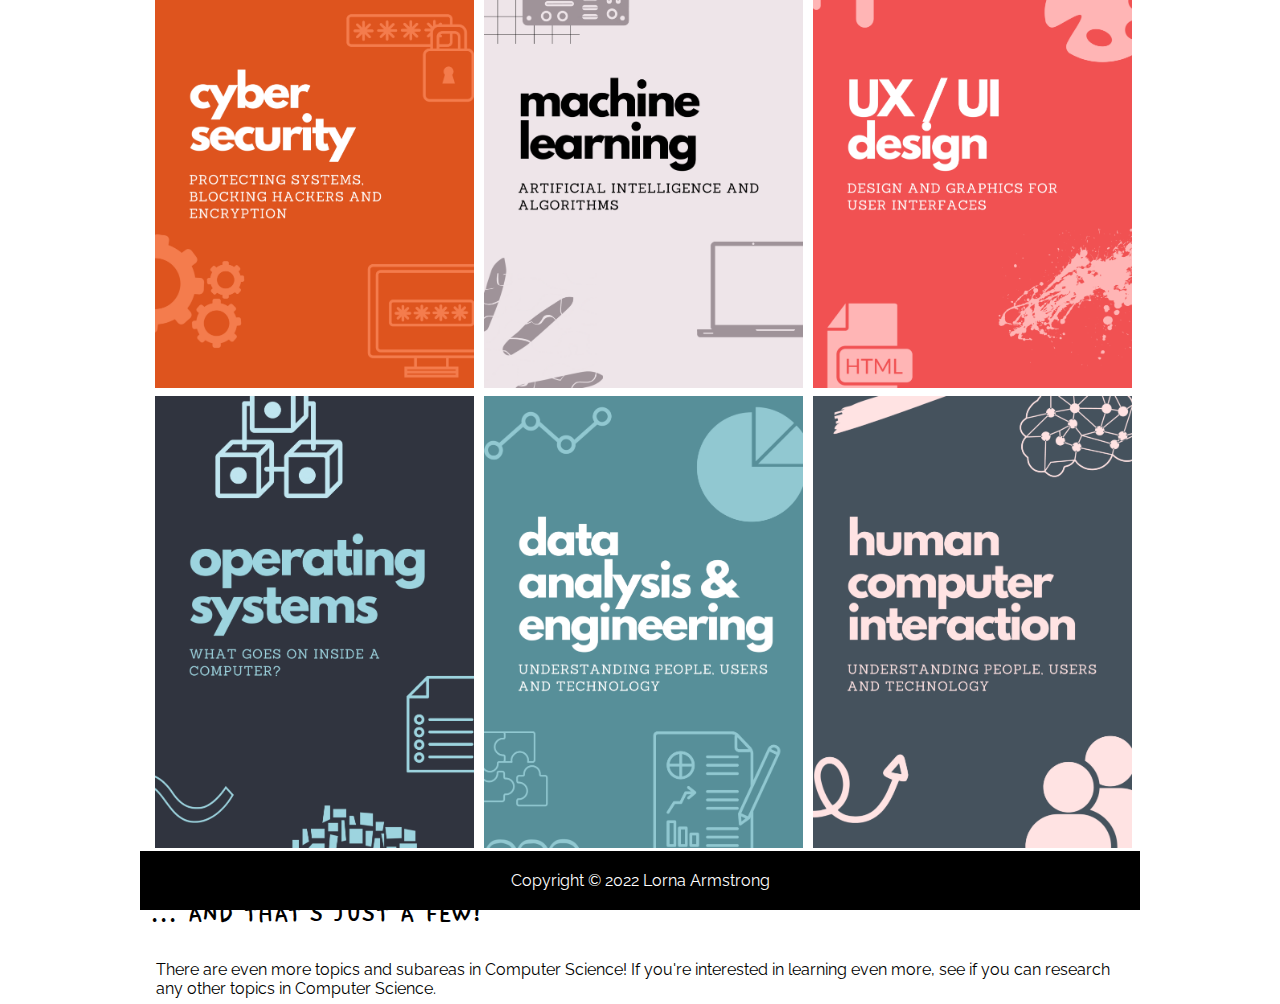
==== commit 2f7eaa6f: "Add OS Page" ====
--- a/index.html
+++ b/index.html
@@ -77,6 +77,9 @@
                     </a>
                 </div>
                 </div>
+                <p>.</p>
+                <h2><b> ... AND THAT'S JUST A FEW! </b></h2>
+                <p>There are even more topics and subareas in Computer Science! If you're interested in learning even more, see if you can research any other topics in Computer Science.</p>
             </div>
         </div>
 
--- a/styles/style.css
+++ b/styles/style.css
@@ -13,7 +13,7 @@
 
 #content {
     padding: 10px 10px 10px 10px;
-    height: 1800px;
+    height: 2100px;
     margin-right: auto;
     margin-left: auto;
     background-color: white;
@@ -167,6 +167,38 @@
     padding: 20px;
 }
 
+.subject-hci-container{
+    width: 100%;
+    background-color: #AAB2B8;
+    float:left;
+    padding: 20px;
+    color: black;
+}
+
+.subject-os-container{
+    width: 100%;
+    background-color: #d8d8d8;
+    float:left;
+    padding: 20px;
+    color: black;
+}
+
+.subject-robotics-container{
+    width: 100%;
+    background-color: #91c8d1;
+    float:left;
+    padding: 20px;
+    color: black;
+}
+
+.subject-cyber-container{
+    width: 100%;
+    background-color: #f49a59;
+    float:left;
+    padding: 20px;
+    color: black;
+}
+
 .no-background-container{
     width: 100%;
     float:left;
@@ -178,6 +210,39 @@
     float:left;
 }
 
+.did-you-know-outer-hci {
+    margin: 5px;
+    padding: 5px;
+    background-color: #45525d;
+    color: white;
+}
+
+.did-you-know-outer-cyber {
+    margin: 5px;
+    padding: 5px;
+    background-color: #de541e;
+    color: white;
+}
+
+.did-you-know-outer-robotics {
+    margin: 5px;
+    padding: 5px;
+    background-color: #C1E4ED;
+}
+
+.did-you-know-outer-ui-ux {
+    margin: 5px;
+    padding: 5px;
+    background-color: #f17c7c;
+}
+
+.did-you-know-outer-os {
+    margin: 5px;
+    padding: 5px;
+    background-color: #304462;
+    color: white;
+}
+
 .did-you-know-outer {
     margin: 5px;
     padding: 5px;
